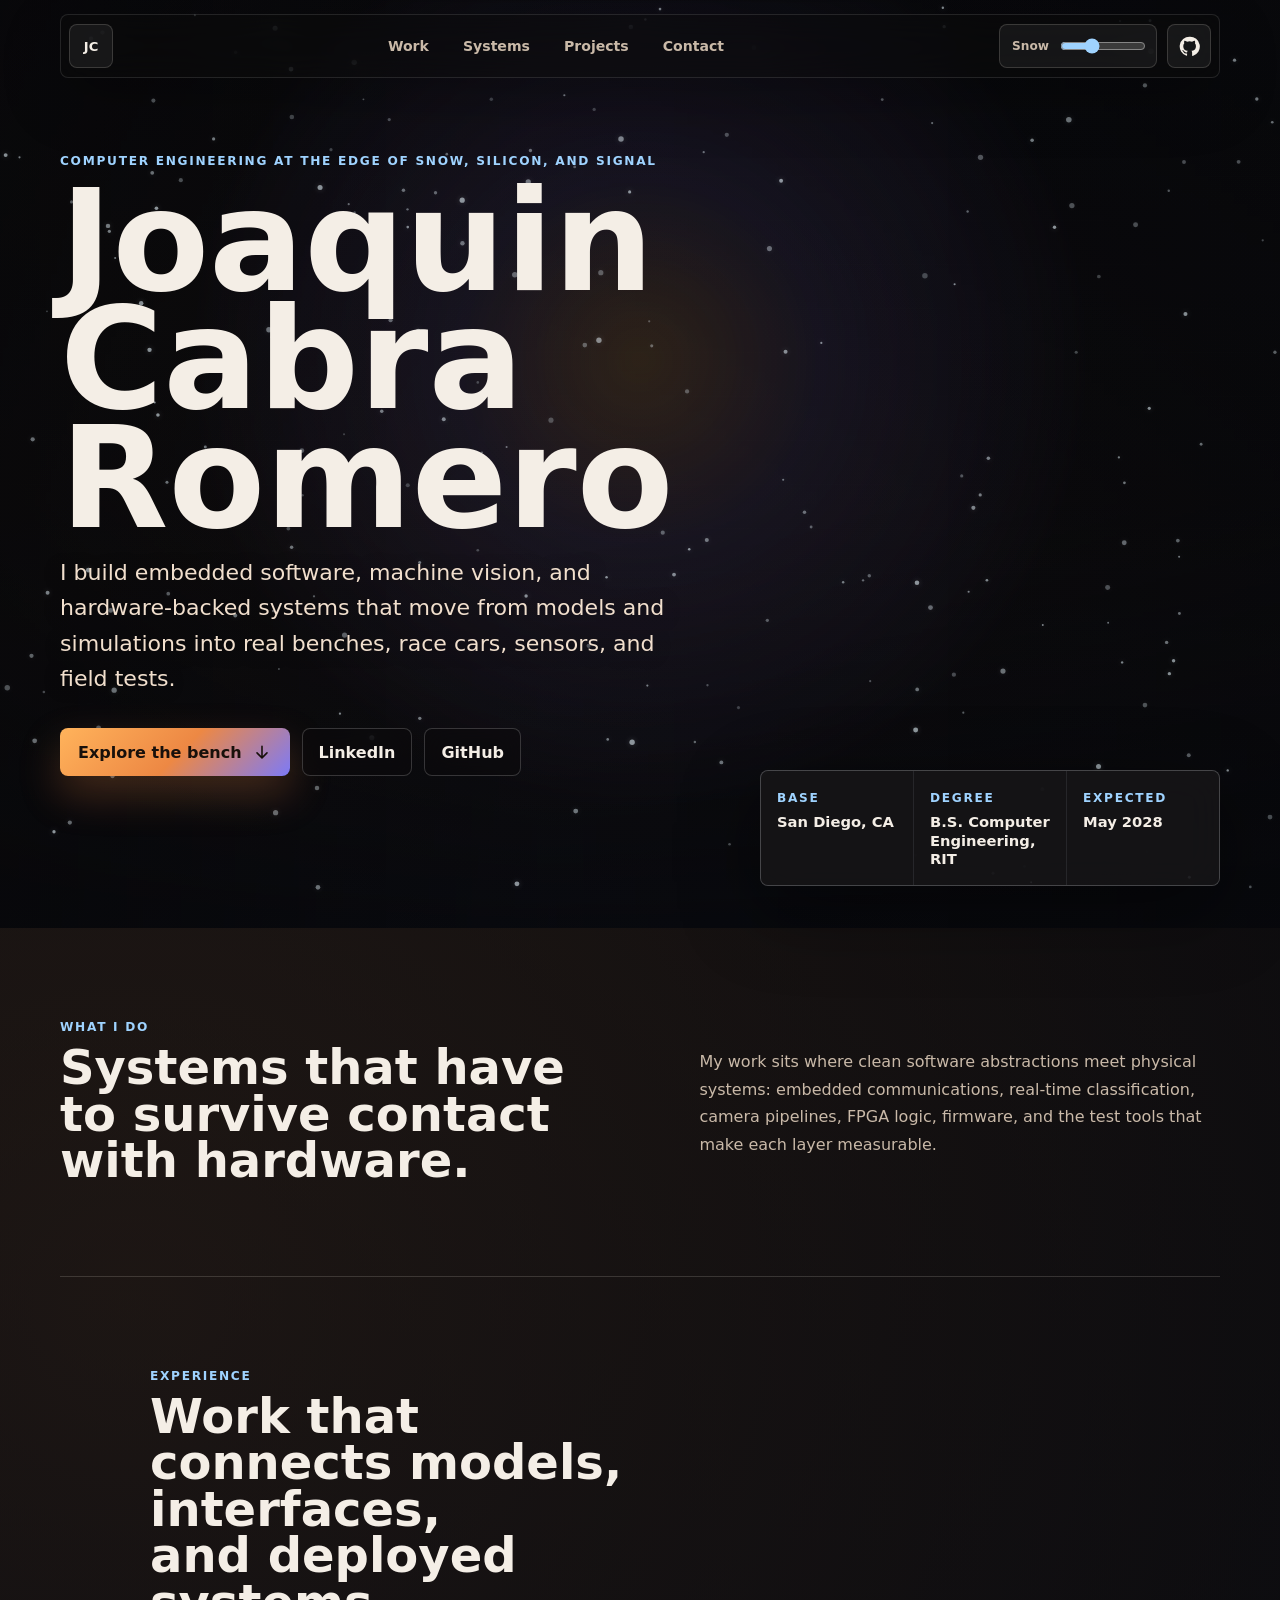
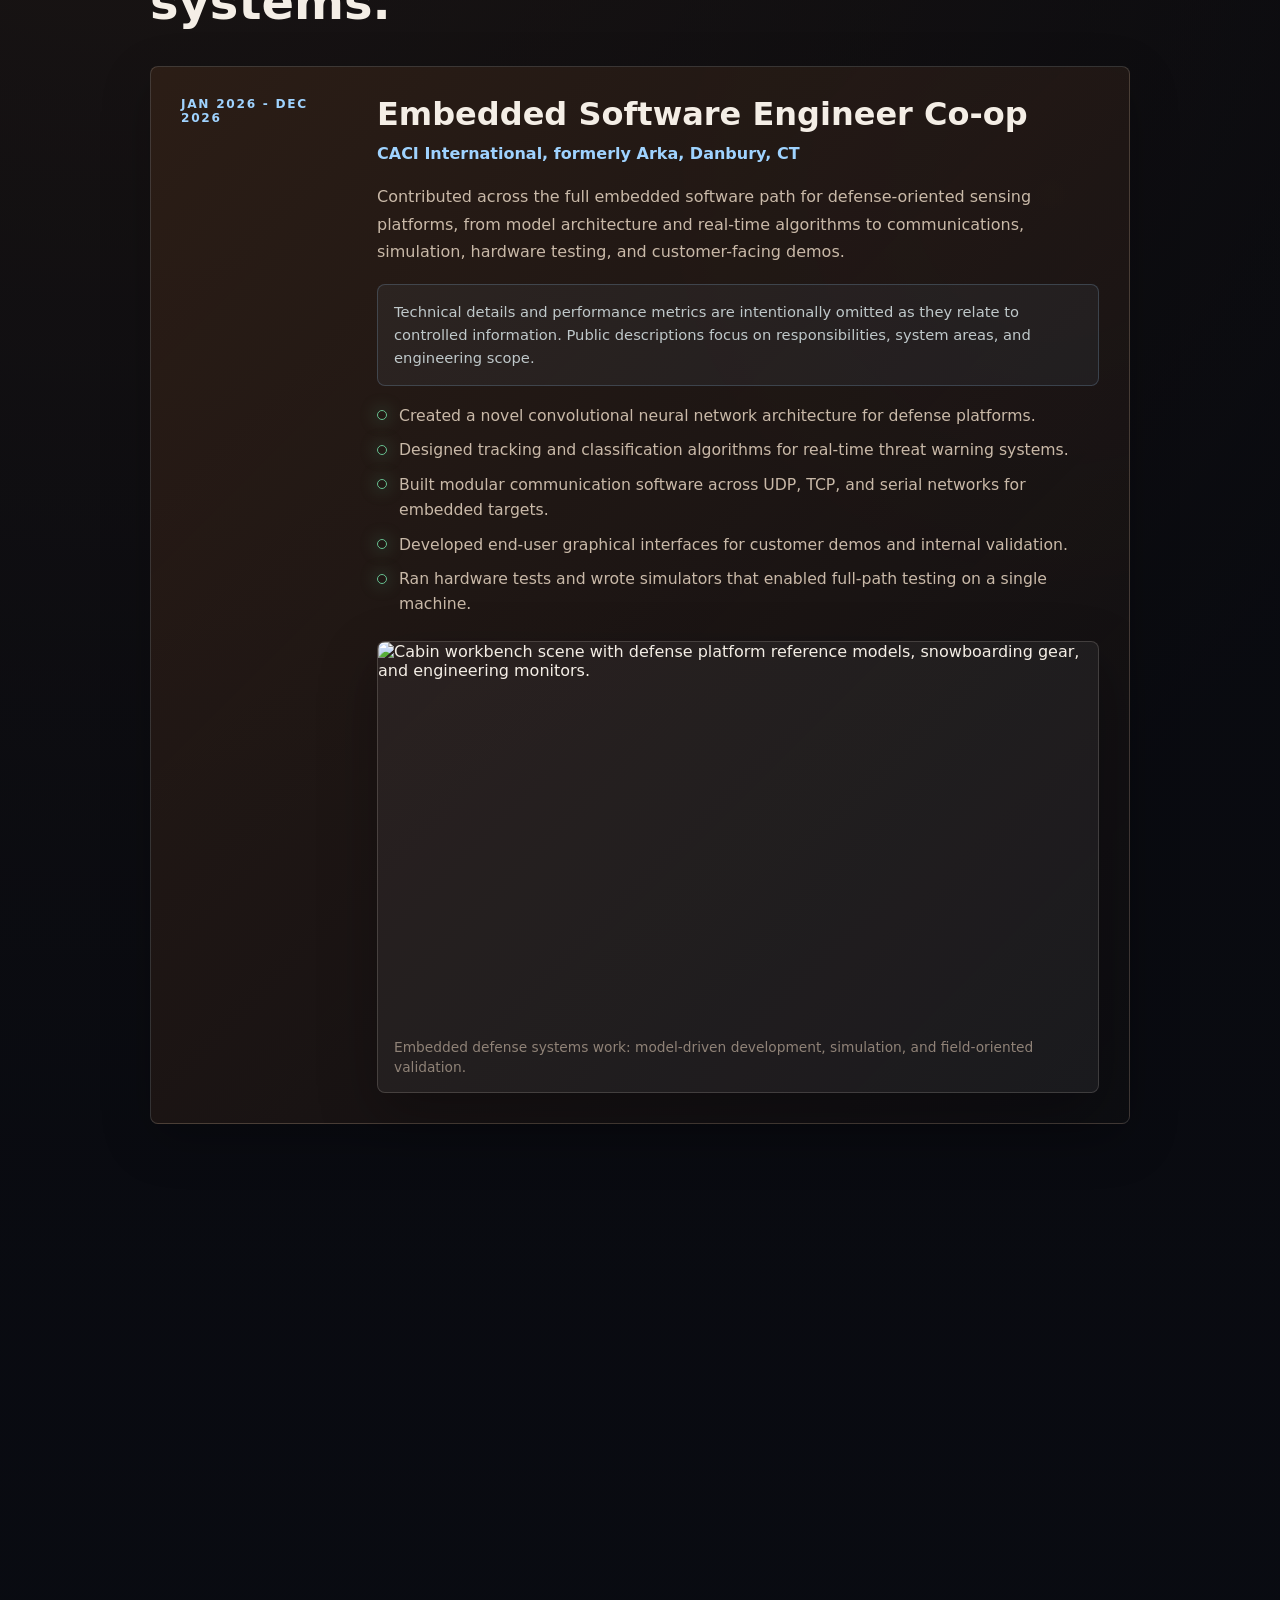
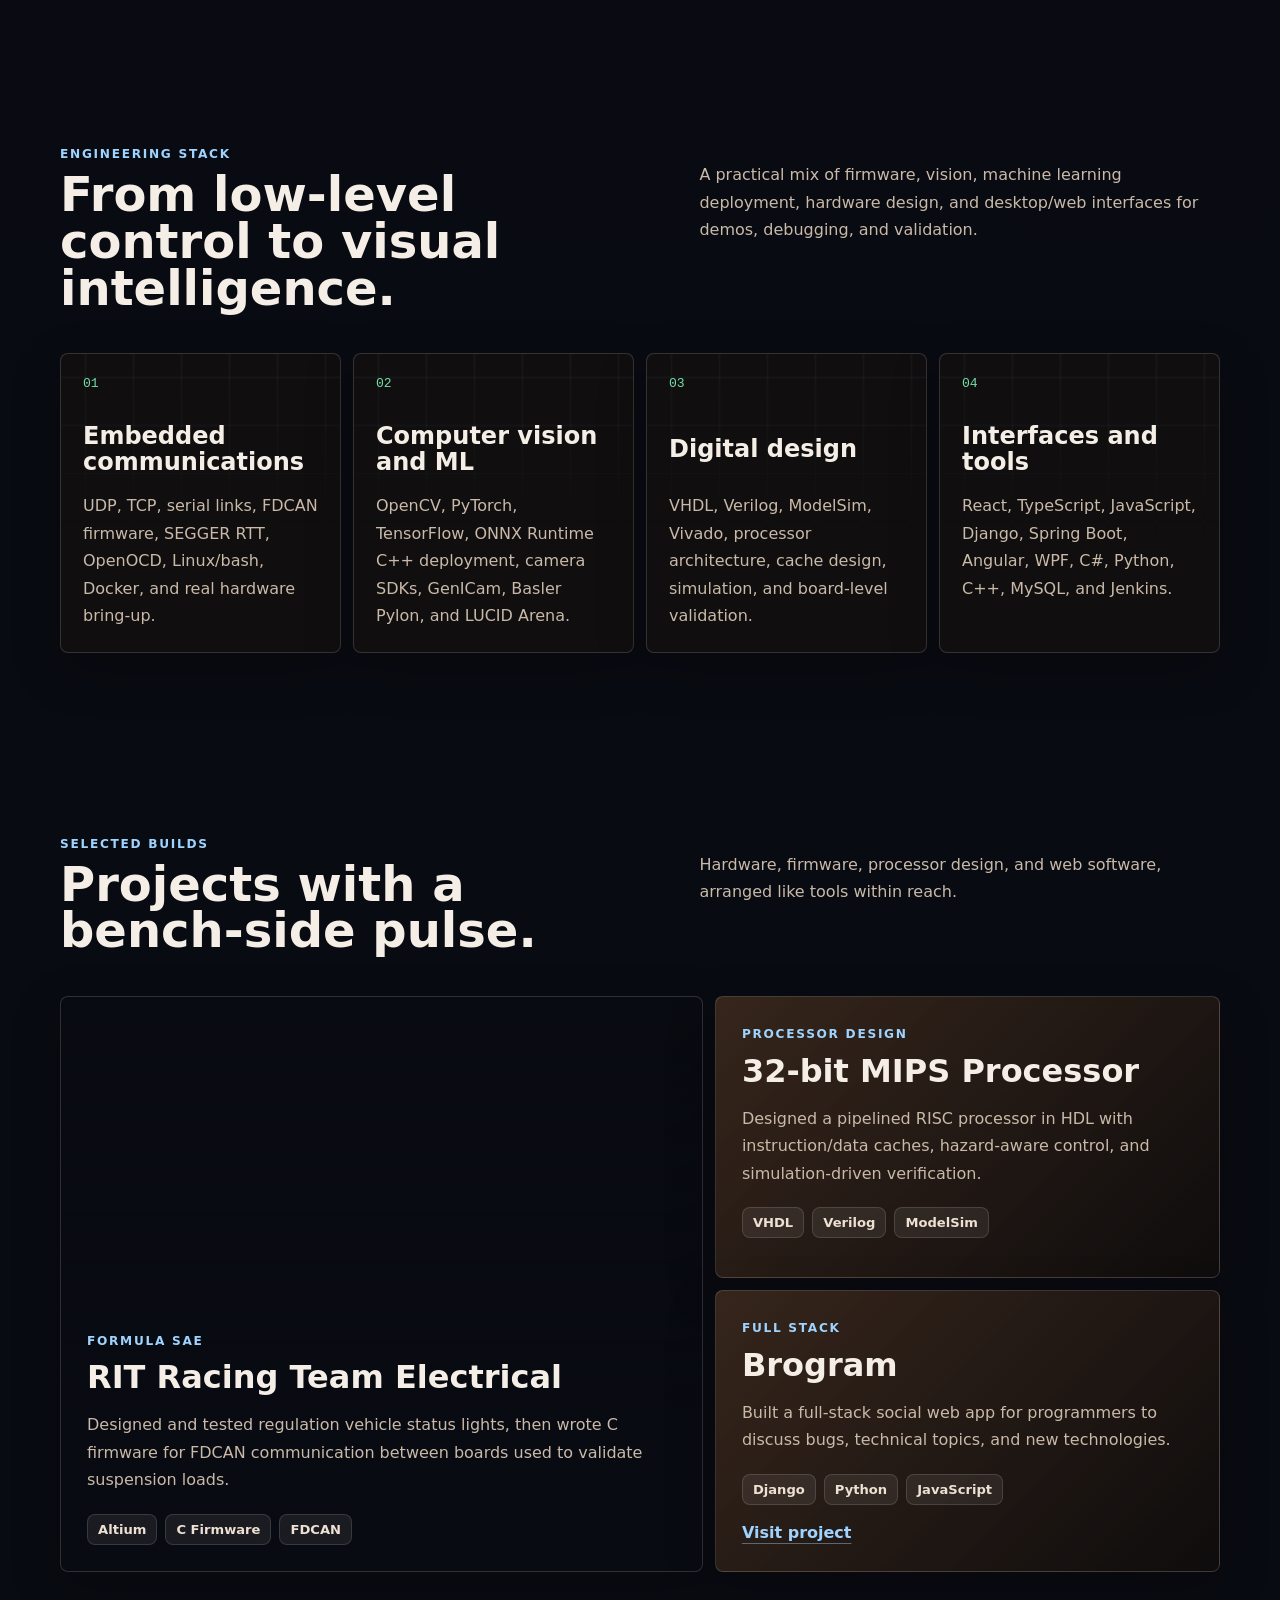
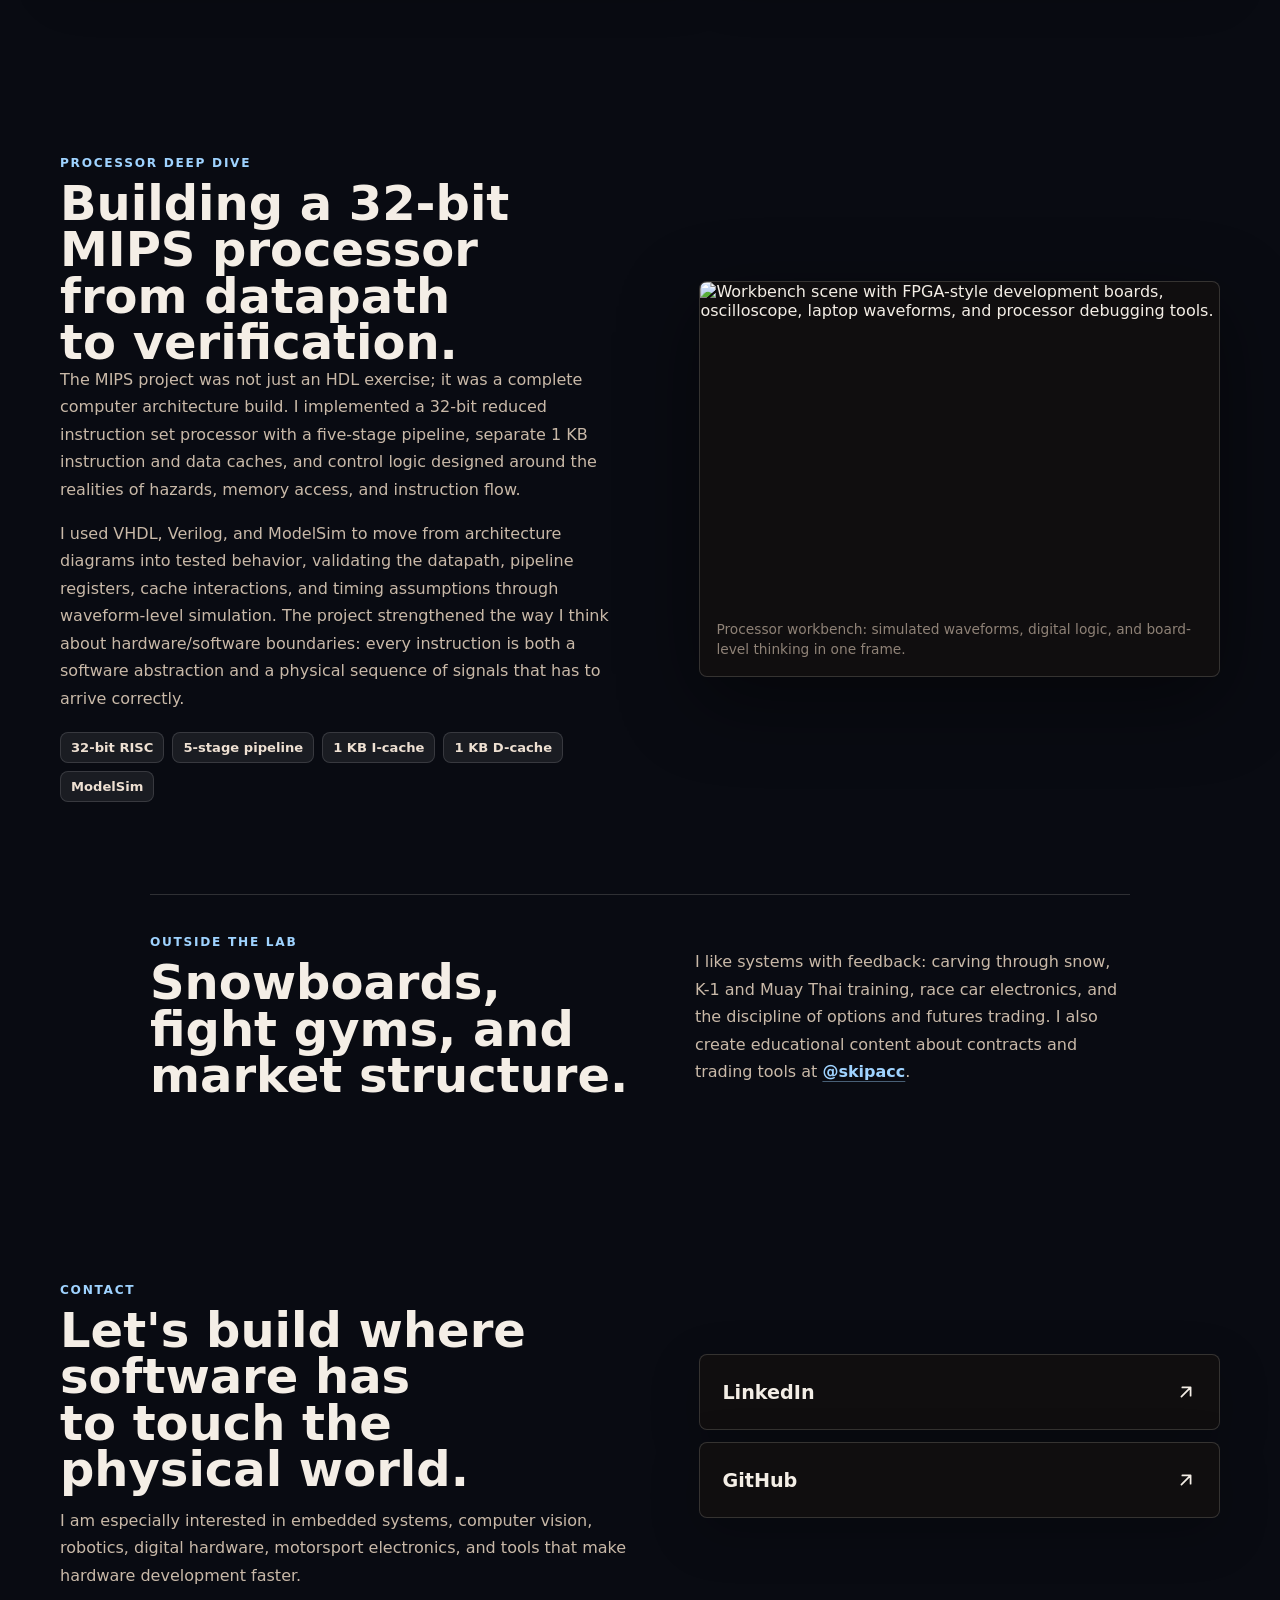
==== deploy/index.html @ bc0326e3 "mobile view adjustment" ====
<!doctype html>
<html lang="en">
  <head>
    <meta charset="utf-8">
    <meta name="viewport" content="width=device-width, initial-scale=1">
    <meta
      name="description"
      content="Personal website for Joaquin Cabra Romero, a computer engineering student building embedded software, computer vision systems, digital hardware, robotics, and racing electronics."
    >
    <title>Joaquin Cabra Romero | Embedded Systems, Vision, and Hardware</title>
    <link rel="preload" href="vision/a53f6762-0327-4675-a7c8-bcf79946cfe9.png" as="image">
    <link rel="stylesheet" href="styles.css">
  </head>
  <body>
    <div class="cursor-glow" data-cursor-glow aria-hidden="true"></div>
    <canvas class="snow-canvas" data-snow aria-hidden="true"></canvas>
    <div class="site-shell">
      <header class="topbar" data-topbar>
        <a class="brand-mark" href="#home" aria-label="Joaquin Cabra Romero home">
          <span>JC</span>
        </a>
        <nav class="primary-nav" aria-label="Primary navigation">
          <a href="#work">Work</a>
          <a href="#systems">Systems</a>
          <a href="#projects">Projects</a>
          <a href="#contact">Contact</a>
        </nav>
        <div class="topbar-actions">
          <label class="snow-control">
            <span>Snow</span>
            <input data-snow-volume type="range" min="0" max="100" value="34" aria-label="Snowfall volume">
          </label>
          <a class="icon-link" href="https://github.com/gitjc05" aria-label="GitHub profile">
            <svg viewBox="0 0 24 24" aria-hidden="true">
              <path d="M12 .8a11.2 11.2 0 0 0-3.54 21.83c.56.1.77-.24.77-.54v-2.1c-3.13.68-3.8-1.34-3.8-1.34-.5-1.3-1.25-1.64-1.25-1.64-1.03-.7.08-.68.08-.68 1.14.08 1.74 1.18 1.74 1.18 1.01 1.73 2.65 1.23 3.3.94.1-.73.4-1.23.72-1.51-2.5-.29-5.13-1.25-5.13-5.57 0-1.23.44-2.23 1.17-3.02-.12-.29-.51-1.43.11-2.98 0 0 .96-.3 3.12 1.15a10.8 10.8 0 0 1 5.68 0c2.16-1.46 3.11-1.15 3.11-1.15.63 1.55.24 2.69.12 2.98.73.8 1.17 1.8 1.17 3.02 0 4.33-2.63 5.28-5.14 5.56.41.36.77 1.05.77 2.12v3.14c0 .3.2.65.78.54A11.2 11.2 0 0 0 12 .8Z"/>
            </svg>
          </a>
        </div>
      </header>

      <main>
        <section class="hero" id="home" aria-label="Intro">
          <picture class="hero-art">
            <source srcset="vision/a53f6762-0327-4675-a7c8-bcf79946cfe9.png" media="(min-width: 680px)">
            <img src="vision/39f0cbc4-80c6-4e73-869c-efc8e5996ac1.png" alt="Warm engineering cabin with snowboarding gear, electronics workbench, computer vision modules, and FPGA boards.">
          </picture>
          <div class="hero-shade" aria-hidden="true"></div>

          <div class="hero-content">
            <p class="eyebrow">Computer engineering at the edge of snow, silicon, and signal</p>
            <h1>Joaquin Cabra Romero</h1>
            <p class="hero-copy">
              I build embedded software, machine vision, and hardware-backed systems that move from
              models and simulations into real benches, race cars, sensors, and field tests.
            </p>
            <div class="hero-actions" aria-label="Contact links">
              <a class="primary-action" href="#work">
                <span>Explore the bench</span>
                <svg viewBox="0 0 24 24" aria-hidden="true"><path d="M12 5v14m0 0 6-6m-6 6-6-6"/></svg>
              </a>
              <a class="secondary-action" href="https://linkedin.com/in/joaquin-cr221625">LinkedIn</a>
              <a class="secondary-action" href="https://github.com/gitjc05">GitHub</a>
            </div>
          </div>

          <aside class="signal-panel" aria-label="Current signal">
            <div data-snow-catch>
              <span class="panel-label">Base</span>
              <strong>San Diego, CA</strong>
            </div>
            <div data-snow-catch>
              <span class="panel-label">Degree</span>
              <strong>B.S. Computer Engineering, RIT</strong>
            </div>
            <div data-snow-catch>
              <span class="panel-label">Expected</span>
              <strong>May 2028</strong>
            </div>
          </aside>
        </section>

        <section class="section intro-band" id="work">
          <div class="section-kicker">What I do</div>
          <div class="intro-grid">
            <h2>Systems that have to survive contact with hardware.</h2>
            <p>
              My work sits where clean software abstractions meet physical systems: embedded
              communications, real-time classification, camera pipelines, FPGA logic, firmware,
              and the test tools that make each layer measurable.
            </p>
          </div>
        </section>

        <section class="section experience-section">
          <div class="section-heading">
            <div>
              <div class="section-kicker">Experience</div>
              <h2>Work that connects models, interfaces, and deployed systems.</h2>
            </div>
          </div>

          <div class="timeline">
            <article class="timeline-item major-role" data-snow-catch>
              <span class="timeline-date">Jan 2026 - Dec 2026</span>
              <div>
                <h3>Embedded Software Engineer Co-op</h3>
                <p class="org">CACI International, formerly Arka, Danbury, CT</p>
                <p>
                  Contributed across the full embedded software path for defense-oriented sensing
                  platforms, from model architecture and real-time algorithms to communications,
                  simulation, hardware testing, and customer-facing demos.
                </p>
                <aside class="scope-note">
                  Technical details and performance metrics are intentionally omitted
                  as they relate to controlled information. Public descriptions focus on
                  responsibilities, system areas, and engineering scope.
                </aside>
                <ul class="detail-list">
                  <li>Created a novel convolutional neural network architecture for defense platforms.</li>
                  <li>Designed tracking and classification algorithms for real-time threat warning systems.</li>
                  <li>Built modular communication software across UDP, TCP, and serial networks for embedded targets.</li>
                  <li>Developed end-user graphical interfaces for customer demos and internal validation.</li>
                  <li>Ran hardware tests and wrote simulators that enabled full-path testing on a single machine.</li>
                </ul>
                <figure class="role-visual">
                  <img src="vision/refw.png" alt="Cabin workbench scene with defense platform reference models, snowboarding gear, and engineering monitors.">
                  <figcaption>Embedded defense systems work: model-driven development, simulation, and field-oriented validation.</figcaption>
                </figure>
              </div>
            </article>
            <article class="timeline-item">
              <span class="timeline-date">Jan 2024 - Present</span>
              <div>
                <h3>Collegiate Tutor</h3>
                <p class="org">Rochester Institute of Technology</p>
                <p>
                  Tutor computer science, math, and circuits for underrepresented and low-income
                  students, helping students maintain a 100% passing rate and an average 1.5 letter grade improvement.
                </p>
              </div>
            </article>
            <article class="timeline-item">
              <span class="timeline-date">Jan 2024 - May 2024</span>
              <div>
                <h3>Machine Learning Engineer Contractor</h3>
                <p class="org">Data Annotation Tech, Remote</p>
                <p>
                  Evaluated annotator assessments of software engineering LLMs and helped improve
                  the Achilles model on code generation, documentation, visualization, and analysis tasks.
                </p>
              </div>
            </article>
          </div>
        </section>

        <section class="section split-section" id="systems">
          <div class="section-heading">
            <div>
              <div class="section-kicker">Engineering stack</div>
              <h2>From low-level control to visual intelligence.</h2>
            </div>
            <p>
              A practical mix of firmware, vision, machine learning deployment, hardware design,
              and desktop/web interfaces for demos, debugging, and validation.
            </p>
          </div>

          <div class="system-board">
            <article class="system-card">
              <div class="card-topline">
                <span>01</span>
                <strong>Embedded communications</strong>
              </div>
              <p>UDP, TCP, serial links, FDCAN firmware, SEGGER RTT, OpenOCD, Linux/bash, Docker, and real hardware bring-up.</p>
            </article>
            <article class="system-card">
              <div class="card-topline">
                <span>02</span>
                <strong>Computer vision and ML</strong>
              </div>
              <p>OpenCV, PyTorch, TensorFlow, ONNX Runtime C++ deployment, camera SDKs, GenICam, Basler Pylon, and LUCID Arena.</p>
            </article>
            <article class="system-card">
              <div class="card-topline">
                <span>03</span>
                <strong>Digital design</strong>
              </div>
              <p>VHDL, Verilog, ModelSim, Vivado, processor architecture, cache design, simulation, and board-level validation.</p>
            </article>
            <article class="system-card">
              <div class="card-topline">
                <span>04</span>
                <strong>Interfaces and tools</strong>
              </div>
              <p>React, TypeScript, JavaScript, Django, Spring Boot, Angular, WPF, C#, Python, C++, MySQL, and Jenkins.</p>
            </article>
          </div>
        </section>

        <section class="section projects-section" id="projects">
          <div class="section-heading">
            <div>
              <div class="section-kicker">Selected builds</div>
              <h2>Projects with a bench-side pulse.</h2>
            </div>
            <p>Hardware, firmware, processor design, and web software, arranged like tools within reach.</p>
          </div>

          <div class="project-grid">
            <article class="project-card featured-project" data-snow-catch>
              <span class="project-type">Formula SAE</span>
              <h3>RIT Racing Team Electrical</h3>
              <p>
                Designed and tested regulation vehicle status lights, then wrote C firmware for
                FDCAN communication between boards used to validate suspension loads.
              </p>
              <div class="tag-row">
                <span>Altium</span>
                <span>C Firmware</span>
                <span>FDCAN</span>
              </div>
            </article>
            <article class="project-card">
              <span class="project-type">Processor design</span>
              <h3>32-bit MIPS Processor</h3>
              <p>
                Designed a pipelined RISC processor in HDL with instruction/data caches, hazard-aware
                control, and simulation-driven verification.
              </p>
              <div class="tag-row">
                <span>VHDL</span>
                <span>Verilog</span>
                <span>ModelSim</span>
              </div>
            </article>
            <article class="project-card">
              <span class="project-type">Full stack</span>
              <h3>Brogram</h3>
              <p>
                Built a full-stack social web app for programmers to discuss bugs, technical topics,
                and new technologies.
              </p>
              <div class="tag-row">
                <span>Django</span>
                <span>Python</span>
                <span>JavaScript</span>
              </div>
              <a class="inline-link" href="https://jc05.pythonanywhere.com">Visit project</a>
            </article>
          </div>
        </section>

        <section class="section processor-section" aria-label="32-bit MIPS processor">
          <div class="processor-copy">
            <div class="section-kicker">Processor deep dive</div>
            <h2>Building a 32-bit MIPS processor from datapath to verification.</h2>
            <p>
              The MIPS project was not just an HDL exercise; it was a complete computer architecture
              build. I implemented a 32-bit reduced instruction set processor with a five-stage
              pipeline, separate 1 KB instruction and data caches, and control logic designed around
              the realities of hazards, memory access, and instruction flow.
            </p>
            <p>
              I used VHDL, Verilog, and ModelSim to move from architecture diagrams into tested
              behavior, validating the datapath, pipeline registers, cache interactions, and timing
              assumptions through waveform-level simulation. The project strengthened the way I think
              about hardware/software boundaries: every instruction is both a software abstraction and
              a physical sequence of signals that has to arrive correctly.
            </p>
            <div class="tag-row">
              <span>32-bit RISC</span>
              <span>5-stage pipeline</span>
              <span>1 KB I-cache</span>
              <span>1 KB D-cache</span>
              <span>ModelSim</span>
            </div>
          </div>
          <figure class="scene-card" data-snow-catch>
            <img src="vision/risc32.png" alt="Workbench scene with FPGA-style development boards, oscilloscope, laptop waveforms, and processor debugging tools.">
            <figcaption>Processor workbench: simulated waveforms, digital logic, and board-level thinking in one frame.</figcaption>
          </figure>
        </section>

        <section class="section life-strip" aria-label="Outside the lab">
          <div>
            <div class="section-kicker">Outside the lab</div>
            <h2>Snowboards, fight gyms, and market structure.</h2>
          </div>
          <p>
            I like systems with feedback: carving through snow, K-1 and Muay Thai training,
            race car electronics, and the discipline of options and futures trading. I also create
            educational content about contracts and trading tools at
            <a class="text-link" href="https://youtube.com/@skipacc">@skipacc</a>.
          </p>
        </section>

        <section class="section contact-section" id="contact">
          <div>
            <div class="section-kicker">Contact</div>
            <h2>Let's build where software has to touch the physical world.</h2>
            <p>
              I am especially interested in embedded systems, computer vision, robotics,
              digital hardware, motorsport electronics, and tools that make hardware development faster.
            </p>
          </div>
          <div class="contact-links">
            <a href="https://linkedin.com/in/joaquin-cr221625">
              <span>LinkedIn</span>
              <svg viewBox="0 0 24 24" aria-hidden="true"><path d="M7 17 17 7m0 0H8m9 0v9"/></svg>
            </a>
            <a href="https://github.com/gitjc05">
              <span>GitHub</span>
              <svg viewBox="0 0 24 24" aria-hidden="true"><path d="M7 17 17 7m0 0H8m9 0v9"/></svg>
            </a>
          </div>
        </section>
      </main>
    </div>

    <script src="script.js"></script>
  </body>
</html>
---- deploy/styles.css ----
:root {
  color-scheme: dark;
  --ink: #f4eee6;
  --muted: #c9b9a8;
  --dim: #8f8277;
  --charcoal: #15110f;
  --night: #090b12;
  --wood: #7b4b2f;
  --copper: #d48643;
  --ember: #ffb35b;
  --ice: #9fd3ff;
  --violet: #8e71ff;
  --circuit: #74dda6;
  --line: rgba(244, 238, 230, 0.16);
  --panel: rgba(20, 17, 15, 0.74);
  --panel-strong: rgba(26, 22, 20, 0.92);
  --shadow: 0 24px 80px rgba(0, 0, 0, 0.45);
  --max: 1160px;
  font-family:
    Inter, ui-sans-serif, system-ui, -apple-system, BlinkMacSystemFont, "Segoe UI",
    sans-serif;
}

* {
  box-sizing: border-box;
}

html {
  scroll-behavior: smooth;
}

body {
  margin: 0;
  min-width: 320px;
  background:
    linear-gradient(180deg, rgba(9, 11, 18, 0.2), var(--night) 55%),
    radial-gradient(circle at 10% 20%, rgba(212, 134, 67, 0.18), transparent 28%),
    #0b0a0b;
  color: var(--ink);
}

body::before {
  position: fixed;
  inset: 0;
  pointer-events: none;
  content: "";
  opacity: 0.34;
  background-image:
    linear-gradient(rgba(255, 255, 255, 0.026) 1px, transparent 1px),
    linear-gradient(90deg, rgba(255, 255, 255, 0.018) 1px, transparent 1px);
  background-size: 44px 44px;
  mask-image: linear-gradient(to bottom, transparent, black 24%, black 80%, transparent);
}

.cursor-glow {
  position: fixed;
  z-index: 8;
  inset: 0;
  pointer-events: none;
  background:
    radial-gradient(
      circle at var(--cursor-x, 50vw) var(--cursor-y, 40vh),
      rgba(255, 179, 91, 0.18),
      rgba(142, 113, 255, 0.1) 22%,
      transparent 54%
    );
  filter: blur(2px);
  mix-blend-mode: screen;
  opacity: 0.75;
  transition: opacity 180ms ease;
}

.snow-canvas {
  position: fixed;
  z-index: 9;
  inset: 0;
  width: 100%;
  height: 100%;
  pointer-events: none;
  opacity: 0.86;
  mix-blend-mode: screen;
}

a {
  color: inherit;
  text-decoration: none;
}

img,
svg {
  display: block;
}

svg {
  fill: none;
  stroke: currentColor;
  stroke-linecap: round;
  stroke-linejoin: round;
  stroke-width: 1.9;
}

.site-shell {
  overflow: hidden;
}

.topbar {
  position: fixed;
  z-index: 50;
  top: 0;
  left: 50%;
  display: grid;
  grid-template-columns: auto 1fr auto;
  align-items: center;
  width: min(calc(100% - 32px), var(--max));
  min-height: 64px;
  margin-top: 14px;
  padding: 8px;
  border: 1px solid rgba(255, 255, 255, 0.11);
  border-radius: 8px;
  background: rgba(13, 11, 12, 0.46);
  box-shadow: 0 20px 60px rgba(0, 0, 0, 0.24);
  backdrop-filter: blur(18px);
  transform: translateX(-50%);
  transition: background 180ms ease, border-color 180ms ease;
}

.topbar.is-scrolled {
  border-color: rgba(244, 238, 230, 0.18);
  background: rgba(13, 11, 12, 0.78);
}

.brand-mark,
.icon-link {
  display: grid;
  place-items: center;
  width: 44px;
  height: 44px;
  border: 1px solid var(--line);
  border-radius: 8px;
  background: rgba(255, 255, 255, 0.06);
}

.brand-mark span {
  font-size: 0.82rem;
  font-weight: 800;
  letter-spacing: 0;
}

.icon-link svg {
  width: 21px;
  height: 21px;
  fill: currentColor;
  stroke: none;
}

.topbar-actions {
  display: flex;
  align-items: center;
  justify-content: end;
  gap: 10px;
}

.snow-control {
  display: grid;
  grid-template-columns: auto 86px;
  align-items: center;
  gap: 9px;
  min-height: 44px;
  padding: 0 12px;
  border: 1px solid var(--line);
  border-radius: 8px;
  background: rgba(255, 255, 255, 0.055);
  color: var(--muted);
  font-size: 0.76rem;
  font-weight: 800;
}

.snow-control input {
  width: 86px;
  accent-color: var(--ice);
  cursor: pointer;
}

.primary-nav {
  display: flex;
  justify-content: center;
  gap: 6px;
}

.primary-nav a {
  padding: 12px 14px;
  border-radius: 8px;
  color: var(--muted);
  font-size: 0.88rem;
  font-weight: 700;
  transition: color 160ms ease, background 160ms ease;
}

.primary-nav a:hover,
.primary-nav a.is-active {
  background: rgba(255, 255, 255, 0.07);
  color: var(--ink);
}

.hero {
  position: relative;
  display: grid;
  min-height: 100svh;
  padding: 142px max(20px, calc((100vw - var(--max)) / 2)) 56px;
}

.hero-art,
.hero-art img,
.hero-shade {
  position: absolute;
  inset: 0;
}

.hero-art {
  z-index: 0;
  overflow: hidden;
}

.hero-art img {
  width: 100%;
  height: 100%;
  object-fit: cover;
  object-position: center;
  transform: scale(1.012);
}

.hero-shade {
  z-index: 1;
  background:
    linear-gradient(90deg, rgba(7, 7, 9, 0.78) 0%, rgba(7, 7, 9, 0.38) 43%, rgba(7, 7, 9, 0.6) 100%),
    linear-gradient(0deg, rgba(9, 11, 18, 0.96) 0%, rgba(9, 11, 18, 0.08) 46%, rgba(9, 11, 18, 0.42) 100%);
}

.hero-content {
  position: relative;
  z-index: 20;
  align-self: center;
  max-width: 720px;
  padding-bottom: min(12vh, 96px);
}

.eyebrow,
.section-kicker,
.panel-label,
.project-type,
.timeline-date {
  color: var(--ice);
  font-size: 0.76rem;
  font-weight: 800;
  letter-spacing: 0.14em;
  text-transform: uppercase;
}

.hero h1 {
  max-width: 760px;
  margin: 14px 0 18px;
  font-size: clamp(3.8rem, 11vw, 9.5rem);
  line-height: 0.84;
  letter-spacing: 0;
  text-wrap: balance;
}

.hero-copy {
  max-width: 620px;
  margin: 0;
  color: #f1dfcd;
  font-size: clamp(1.06rem, 2.3vw, 1.38rem);
  line-height: 1.6;
  text-shadow: 0 2px 18px rgba(0, 0, 0, 0.38);
}

.hero-actions {
  display: flex;
  flex-wrap: wrap;
  gap: 12px;
  margin-top: 32px;
}

.primary-action,
.secondary-action {
  display: inline-flex;
  align-items: center;
  justify-content: center;
  min-height: 48px;
  border-radius: 8px;
  font-weight: 800;
}

.primary-action {
  gap: 10px;
  padding: 0 18px;
  background: linear-gradient(135deg, var(--ember), #ed8844 52%, #7d7af7);
  color: #18100b;
  box-shadow: 0 18px 40px rgba(237, 136, 68, 0.26);
}

.primary-action svg {
  width: 20px;
  height: 20px;
}

.secondary-action {
  padding: 0 16px;
  border: 1px solid rgba(255, 255, 255, 0.18);
  background: rgba(13, 11, 12, 0.52);
  color: var(--ink);
  backdrop-filter: blur(14px);
}

.signal-panel {
  position: absolute;
  z-index: 20;
  right: max(20px, calc((100vw - var(--max)) / 2));
  bottom: 42px;
  display: grid;
  width: min(460px, calc(100% - 40px));
  grid-template-columns: repeat(3, 1fr);
  gap: 1px;
  overflow: hidden;
  border: 1px solid rgba(255, 255, 255, 0.14);
  border-radius: 8px;
  background: rgba(255, 255, 255, 0.12);
  box-shadow: var(--shadow);
  backdrop-filter: blur(18px);
}

.signal-panel div {
  position: relative;
  min-width: 0;
  padding: 16px;
  background: rgba(13, 11, 12, 0.68);
  overflow: hidden;
}

.signal-panel strong {
  display: block;
  margin-top: 7px;
  font-size: 0.92rem;
  line-height: 1.28;
}

.section {
  position: relative;
  width: min(calc(100% - 40px), var(--max));
  margin: 0 auto;
  padding: 92px 0;
}

.section > * {
  position: relative;
  z-index: 20;
}

.intro-band {
  border-bottom: 1px solid var(--line);
}

.intro-grid,
.section-heading,
.processor-section,
.life-strip,
.contact-section {
  display: grid;
  grid-template-columns: minmax(0, 1.05fr) minmax(280px, 0.95fr);
  gap: clamp(28px, 5vw, 72px);
  align-items: start;
}

.intro-grid h2,
.section-heading h2,
.processor-copy h2,
.life-strip h2,
.contact-section h2 {
  margin: 10px 0 0;
  font-size: clamp(2.1rem, 5vw, 3.0rem);
  line-height: 0.97;
  letter-spacing: 0;
  text-wrap: balance;
}

.intro-grid p,
.section-heading p,
.processor-copy p,
.life-strip p,
.contact-section p,
.timeline-item p,
.system-card p,
.project-card p {
  margin: 0;
  color: var(--muted);
  font-size: 1rem;
  line-height: 1.72;
}

.intro-grid p,
.section-heading p,
.contact-section p {
  padding-top: 14px;
}

.system-card,
.project-card,
.timeline-item,
.contact-links a {
  border: 1px solid var(--line);
  border-radius: 8px;
  background: var(--panel);
  box-shadow: 0 16px 50px rgba(0, 0, 0, 0.22);
}

[data-snow-catch] {
  position: relative;
}

.system-board {
  display: grid;
  grid-template-columns: repeat(4, 1fr);
  gap: 12px;
  margin-top: 42px;
}

.system-card {
  position: relative;
  min-height: 290px;
  padding: 22px;
  overflow: hidden;
}

.system-card::before {
  position: absolute;
  inset: 0;
  content: "";
  opacity: 0.4;
  background:
    linear-gradient(90deg, transparent 0 23px, rgba(116, 221, 166, 0.13) 24px 25px, transparent 26px),
    linear-gradient(0deg, transparent 0 23px, rgba(159, 211, 255, 0.12) 24px 25px, transparent 26px);
  background-size: 48px 48px;
  mask-image: linear-gradient(to bottom, black, transparent 72%);
}

.card-topline {
  position: relative;
  display: grid;
  gap: 16px;
  min-height: 116px;
}

.card-topline span {
  color: var(--circuit);
  font-family: ui-monospace, SFMono-Regular, Consolas, "Liberation Mono", monospace;
  font-size: 0.82rem;
}

.card-topline strong {
  font-size: clamp(1.2rem, 2.6vw, 1.5rem);
  line-height: 1.08;
}

.system-card p {
  position: relative;
}

.experience-section {
  width: min(calc(100% - 40px), 980px);
}

.timeline {
  display: grid;
  gap: 14px;
  margin-top: 40px;
}

.timeline-item {
  display: grid;
  grid-template-columns: 170px 1fr;
  gap: 26px;
  padding: 24px;
  background: linear-gradient(135deg, rgba(28, 22, 19, 0.9), rgba(12, 12, 16, 0.84));
}

.timeline-item h3,
.project-card h3 {
  margin: 0;
  font-size: clamp(1.35rem, 3vw, 2rem);
  line-height: 1.1;
}

.timeline-item .org {
  margin: 8px 0 16px;
  color: var(--ice);
  font-weight: 800;
}

.timeline-item p + p {
  margin-top: 12px;
}

.scope-note {
  margin-top: 18px;
  padding: 15px 16px;
  border: 1px solid rgba(159, 211, 255, 0.2);
  border-radius: 8px;
  background: rgba(159, 211, 255, 0.055);
  color: #bfc8ca;
  font-size: 0.92rem;
  line-height: 1.58;
}

.major-role {
  grid-template-columns: 170px 1fr;
  padding: 30px;
  background:
    linear-gradient(135deg, rgba(45, 30, 22, 0.94), rgba(14, 14, 18, 0.9)),
    radial-gradient(circle at 92% 12%, rgba(255, 179, 91, 0.18), transparent 34%);
}

.detail-list {
  display: grid;
  gap: 10px;
  margin: 18px 0 0;
  padding: 0;
  list-style: none;
}

.detail-list li {
  position: relative;
  padding-left: 22px;
  color: var(--muted);
  font-size: 0.98rem;
  line-height: 1.58;
}

.detail-list li::before {
  position: absolute;
  top: 0.72em;
  left: 0;
  width: 8px;
  height: 8px;
  border: 1px solid rgba(116, 221, 166, 0.85);
  border-radius: 50%;
  content: "";
  box-shadow: 0 0 18px rgba(116, 221, 166, 0.38);
  transform: translateY(-50%);
}

.role-visual {
  margin: 24px 0 0;
  overflow: hidden;
  border: 1px solid var(--line);
  border-radius: 8px;
  background: rgba(255, 255, 255, 0.05);
  box-shadow: 0 22px 58px rgba(0, 0, 0, 0.26);
}

.role-visual img {
  width: 100%;
  aspect-ratio: 16 / 8.5;
  object-fit: cover;
  object-position: center;
}

.role-visual figcaption {
  padding: 13px 16px 15px;
  color: var(--dim);
  font-size: 0.86rem;
  line-height: 1.45;
}

.project-grid {
  display: grid;
  grid-template-columns: 1.12fr 0.88fr;
  gap: 12px;
  margin-top: 42px;
}

.project-card {
  min-height: 282px;
  padding: 26px;
  background:
    linear-gradient(135deg, rgba(119, 74, 47, 0.32), rgba(13, 11, 12, 0.86)),
    var(--panel-strong);
}

.featured-project {
  grid-row: span 2;
  display: flex;
  min-height: 576px;
  flex-direction: column;
  justify-content: end;
  background:
    linear-gradient(180deg, transparent, rgba(9, 11, 18, 0.88) 72%),
    url("vision/lights.png") center / cover;
}

.project-card h3 {
  margin-top: 12px;
}

.project-card p {
  margin-top: 16px;
}

.tag-row {
  display: flex;
  flex-wrap: wrap;
  gap: 8px;
  margin-top: 20px;
}

.tag-row span {
  padding: 7px 10px;
  border: 1px solid rgba(255, 255, 255, 0.13);
  border-radius: 8px;
  background: rgba(255, 255, 255, 0.07);
  color: #eee0d2;
  font-size: 0.82rem;
  font-weight: 800;
}

.inline-link {
  display: inline-flex;
  width: fit-content;
  margin-top: 18px;
  color: var(--ice);
  font-weight: 900;
  text-decoration: underline;
  text-decoration-color: rgba(159, 211, 255, 0.42);
  text-underline-offset: 5px;
}

.processor-section {
  align-items: center;
}

.processor-copy p + p {
  margin-top: 16px;
}

.scene-card {
  margin: 0;
  overflow: hidden;
  border: 1px solid var(--line);
  border-radius: 8px;
  background: var(--panel);
  box-shadow: var(--shadow);
}

.scene-card img {
  width: 100%;
  aspect-ratio: 16 / 10;
  object-fit: cover;
}

.scene-card figcaption {
  padding: 14px 16px 16px;
  color: var(--dim);
  font-size: 0.86rem;
  line-height: 1.45;
}

.life-strip {
  align-items: center;
  width: min(calc(100% - 40px), 980px);
  padding-top: 40px;
  border-top: 1px solid var(--line);
}

.life-strip h2 {
  font-size: clamp(1.8rem, 4vw, 3rem);
}

.life-strip p {
  padding-top: 0;
}

.text-link {
  color: var(--ice);
  font-weight: 900;
  text-decoration: underline;
  text-decoration-color: rgba(159, 211, 255, 0.42);
  text-underline-offset: 4px;
}

.contact-section {
  align-items: center;
  padding-bottom: 120px;
}

.contact-links {
  display: grid;
  gap: 12px;
}

.contact-links a {
  display: flex;
  align-items: center;
  justify-content: space-between;
  min-height: 76px;
  padding: 0 22px;
  color: var(--ink);
  font-size: 1.2rem;
  font-weight: 900;
  transition: transform 160ms ease, border-color 160ms ease, background 160ms ease;
}

.contact-links a:hover {
  border-color: rgba(255, 179, 91, 0.42);
  background: rgba(255, 179, 91, 0.08);
  transform: translateY(-2px);
}

.contact-links svg {
  width: 22px;
  height: 22px;
}

.reveal {
  opacity: 0;
  transform: translateY(18px);
  transition: opacity 520ms ease, transform 520ms ease;
}

.reveal.is-visible {
  opacity: 1;
  transform: translateY(0);
}

@media (max-width: 980px) {
  .system-board {
    grid-template-columns: repeat(2, 1fr);
  }

  .system-card {
    min-height: 230px;
  }

  .project-grid,
  .intro-grid,
  .section-heading,
  .processor-section,
  .life-strip,
  .contact-section {
    grid-template-columns: 1fr;
  }

  .featured-project {
    min-height: 460px;
  }
}

@media (max-width: 720px) {
  .topbar {
    grid-template-columns: auto auto;
    width: calc(100% - 24px);
  }

  .topbar-actions {
    justify-self: end;
  }

  .snow-control {
    grid-template-columns: 1fr;
    gap: 2px;
    width: 86px;
    padding: 5px 9px;
  }

  .snow-control input {
    width: 68px;
  }

  .primary-nav {
    order: 3;
    grid-column: 1 / -1;
    justify-content: space-between;
    overflow-x: auto;
    padding-top: 6px;
  }

  .primary-nav a {
    flex: 1;
    min-width: 0;
    padding: 10px 6px;
    font-size: 0.82rem;
    text-align: center;
    white-space: nowrap;
  }

  .icon-link {
    justify-self: end;
  }

  .hero {
    min-height: auto;
    padding-top: 144px;
    padding-bottom: 24px;
  }

  .hero-art img {
    object-position: 42% center;
  }

  .hero-shade {
    background:
      linear-gradient(90deg, rgba(7, 7, 9, 0.78), rgba(7, 7, 9, 0.48)),
      linear-gradient(0deg, rgba(9, 11, 18, 0.98) 0%, rgba(9, 11, 18, 0.14) 58%, rgba(9, 11, 18, 0.6) 100%);
  }

  .hero h1 {
    font-size: clamp(3.25rem, 18vw, 5.5rem);
  }

  .hero-actions {
    display: grid;
  }

  .primary-action,
  .secondary-action {
    width: 100%;
  }

  .signal-panel {
    position: relative;
    right: auto;
    bottom: auto;
    grid-template-columns: 1fr;
    width: 100%;
    margin-top: 34px;
  }

  .section {
    width: min(calc(100% - 28px), var(--max));
    padding: 68px 0;
  }

  .system-board,
  .project-grid {
    grid-template-columns: 1fr;
  }

  .timeline-item {
    grid-template-columns: 1fr;
    gap: 14px;
    padding: 20px;
  }

  .major-role {
    padding: 22px;
  }

  .project-card,
  .system-card {
    padding: 20px;
  }
}

@media (max-width: 430px) {
  .eyebrow,
  .section-kicker,
  .panel-label,
  .project-type,
  .timeline-date {
    font-size: 0.68rem;
  }

  .hero {
    padding-top: 134px;
  }

  .hero h1 {
    font-size: clamp(3rem, 16vw, 4.35rem);
  }
}

@media (hover: none), (pointer: coarse) {
  .cursor-glow {
    opacity: 0;
  }

  .cursor-glow.is-touching {
    opacity: 0.68;
  }
}

@media (prefers-reduced-motion: reduce) {
  *,
  *::before,
  *::after {
    scroll-behavior: auto !important;
    transition-duration: 0.01ms !important;
    animation-duration: 0.01ms !important;
  }

  .reveal {
    opacity: 1;
    transform: none;
  }

  .snow-canvas {
    opacity: 0.42;
  }
}
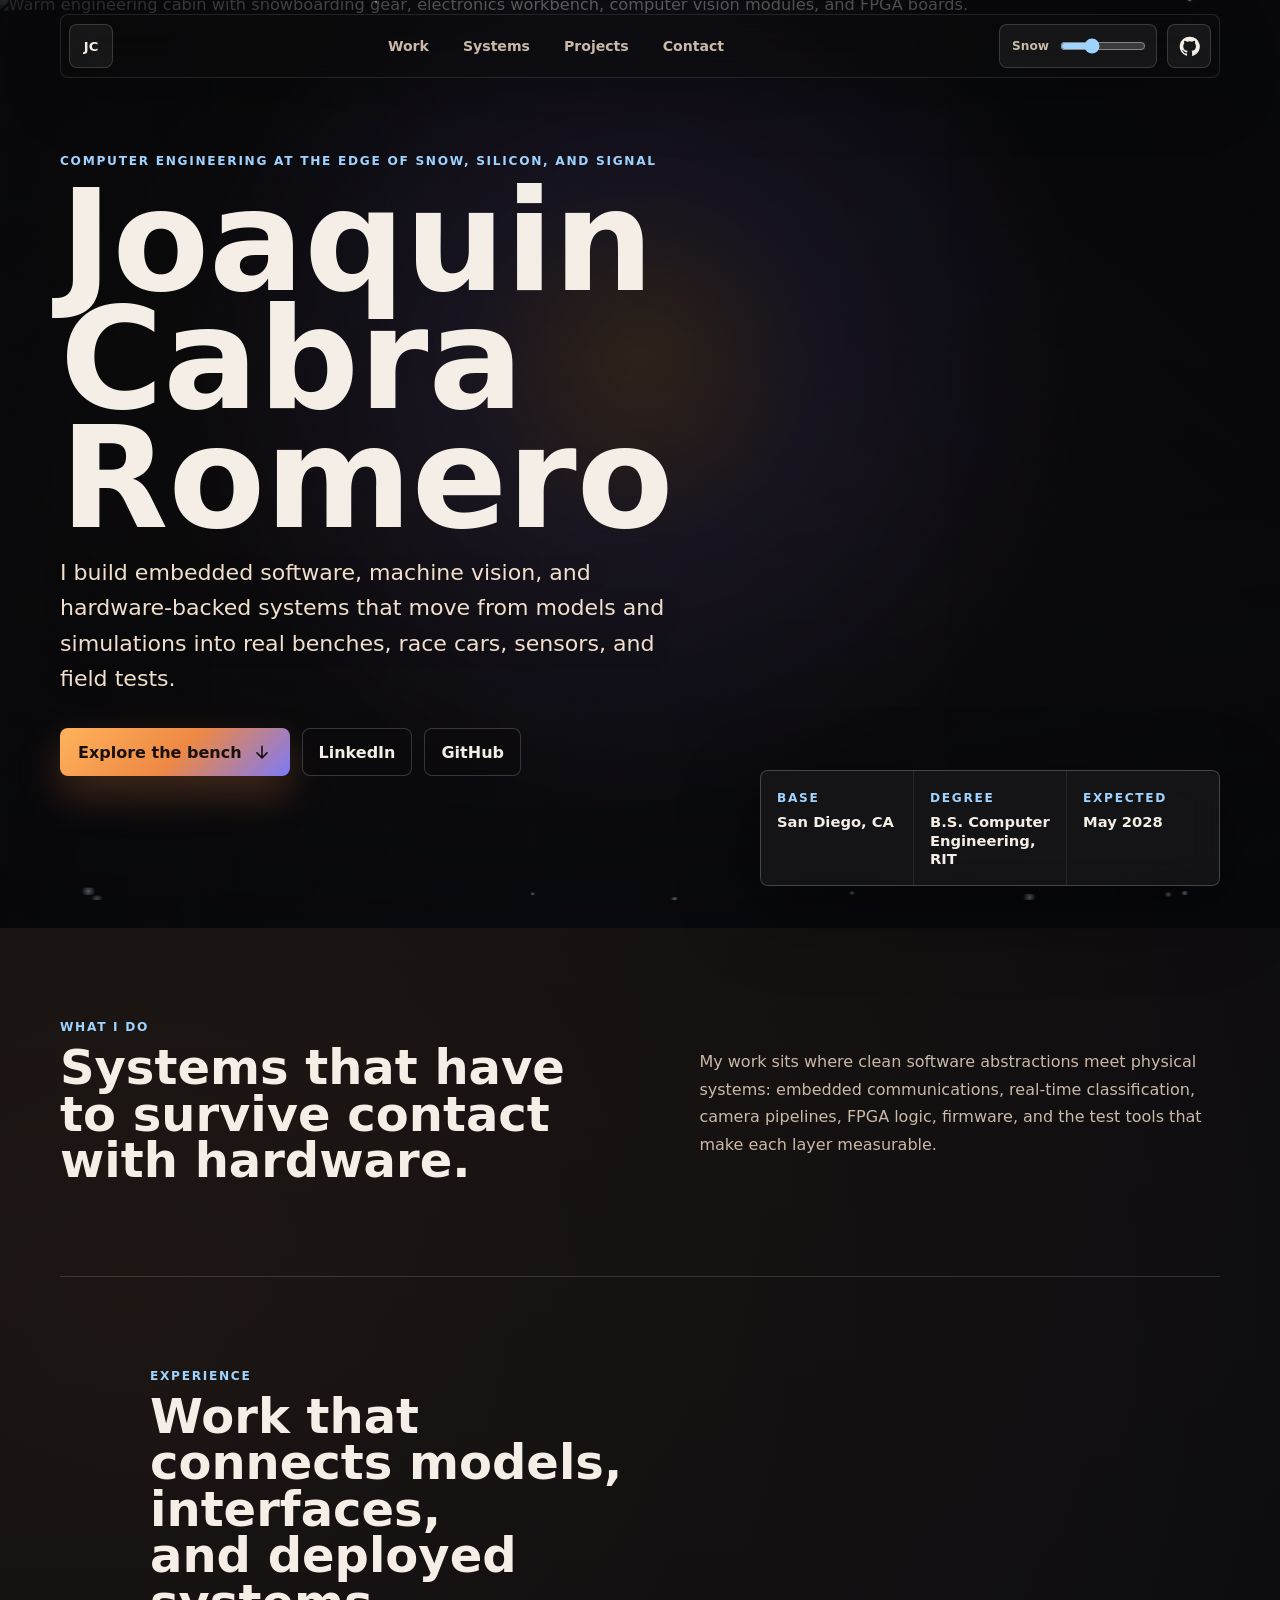
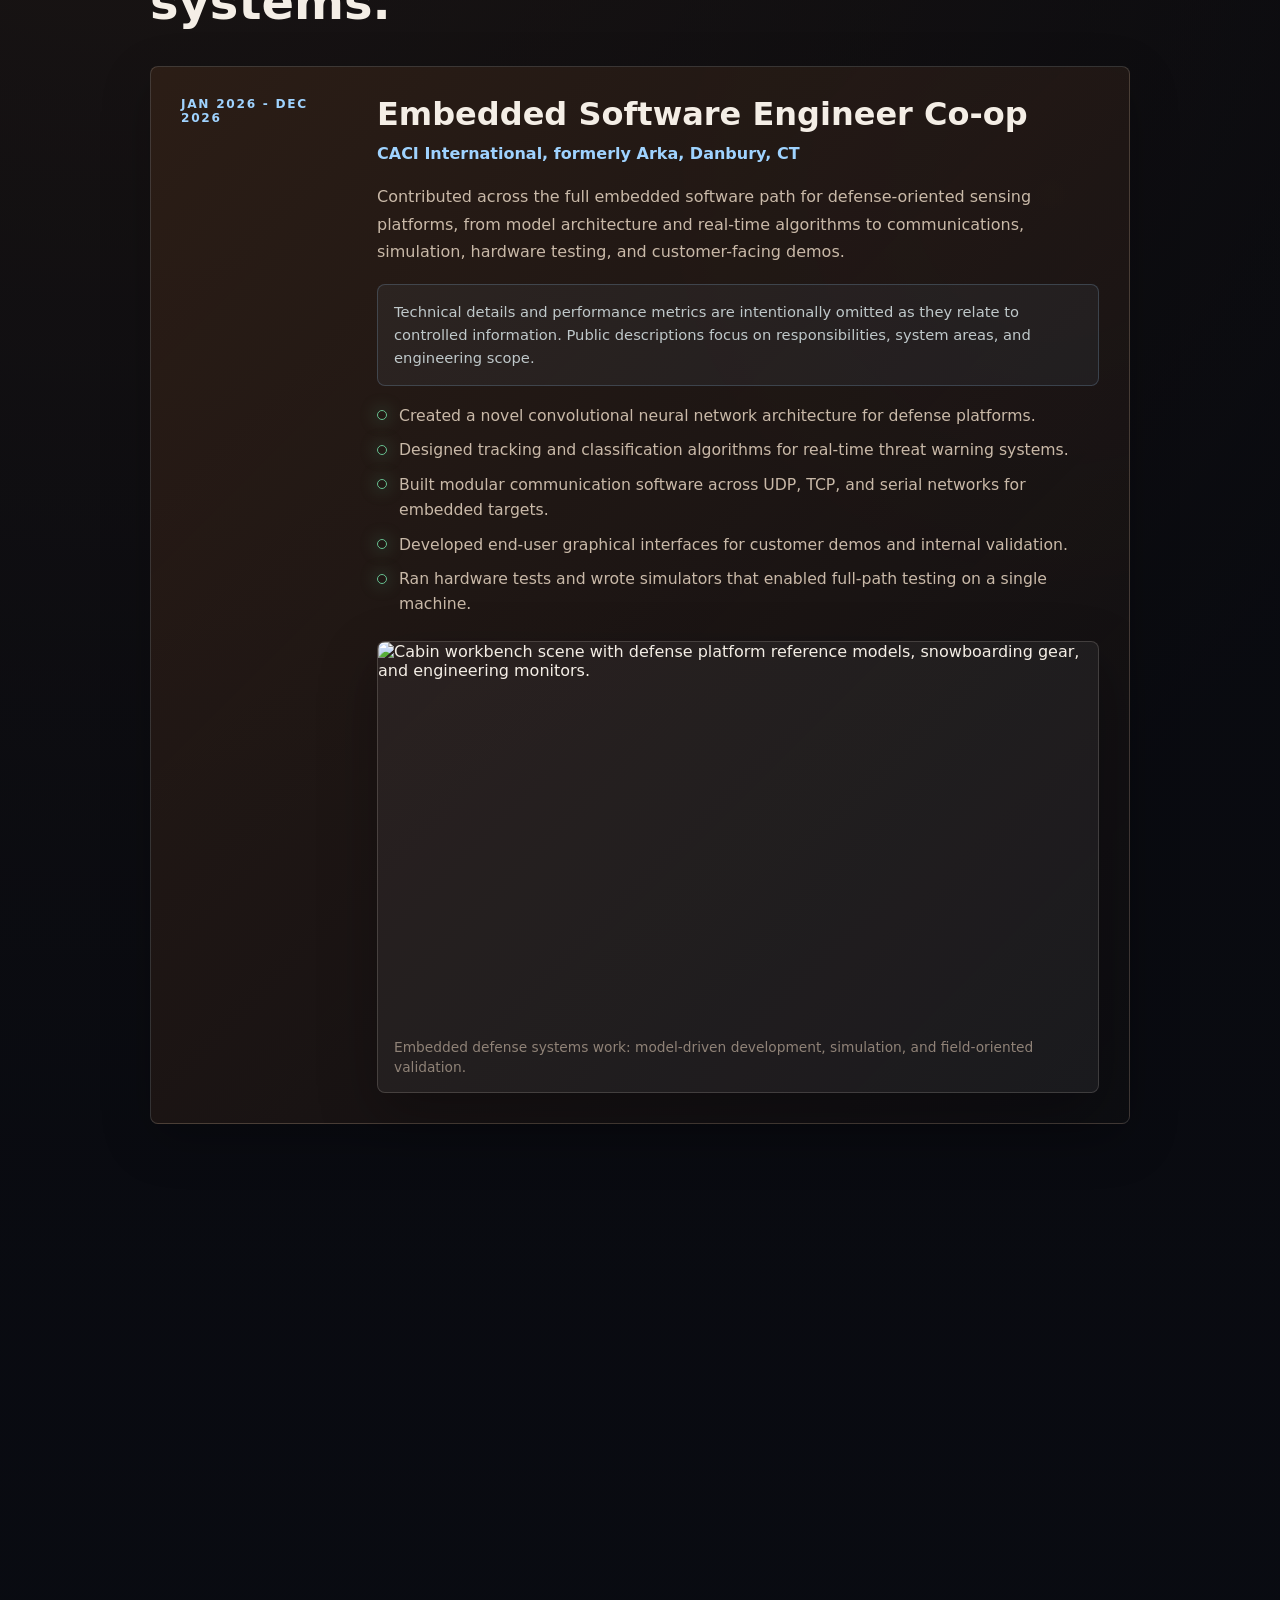
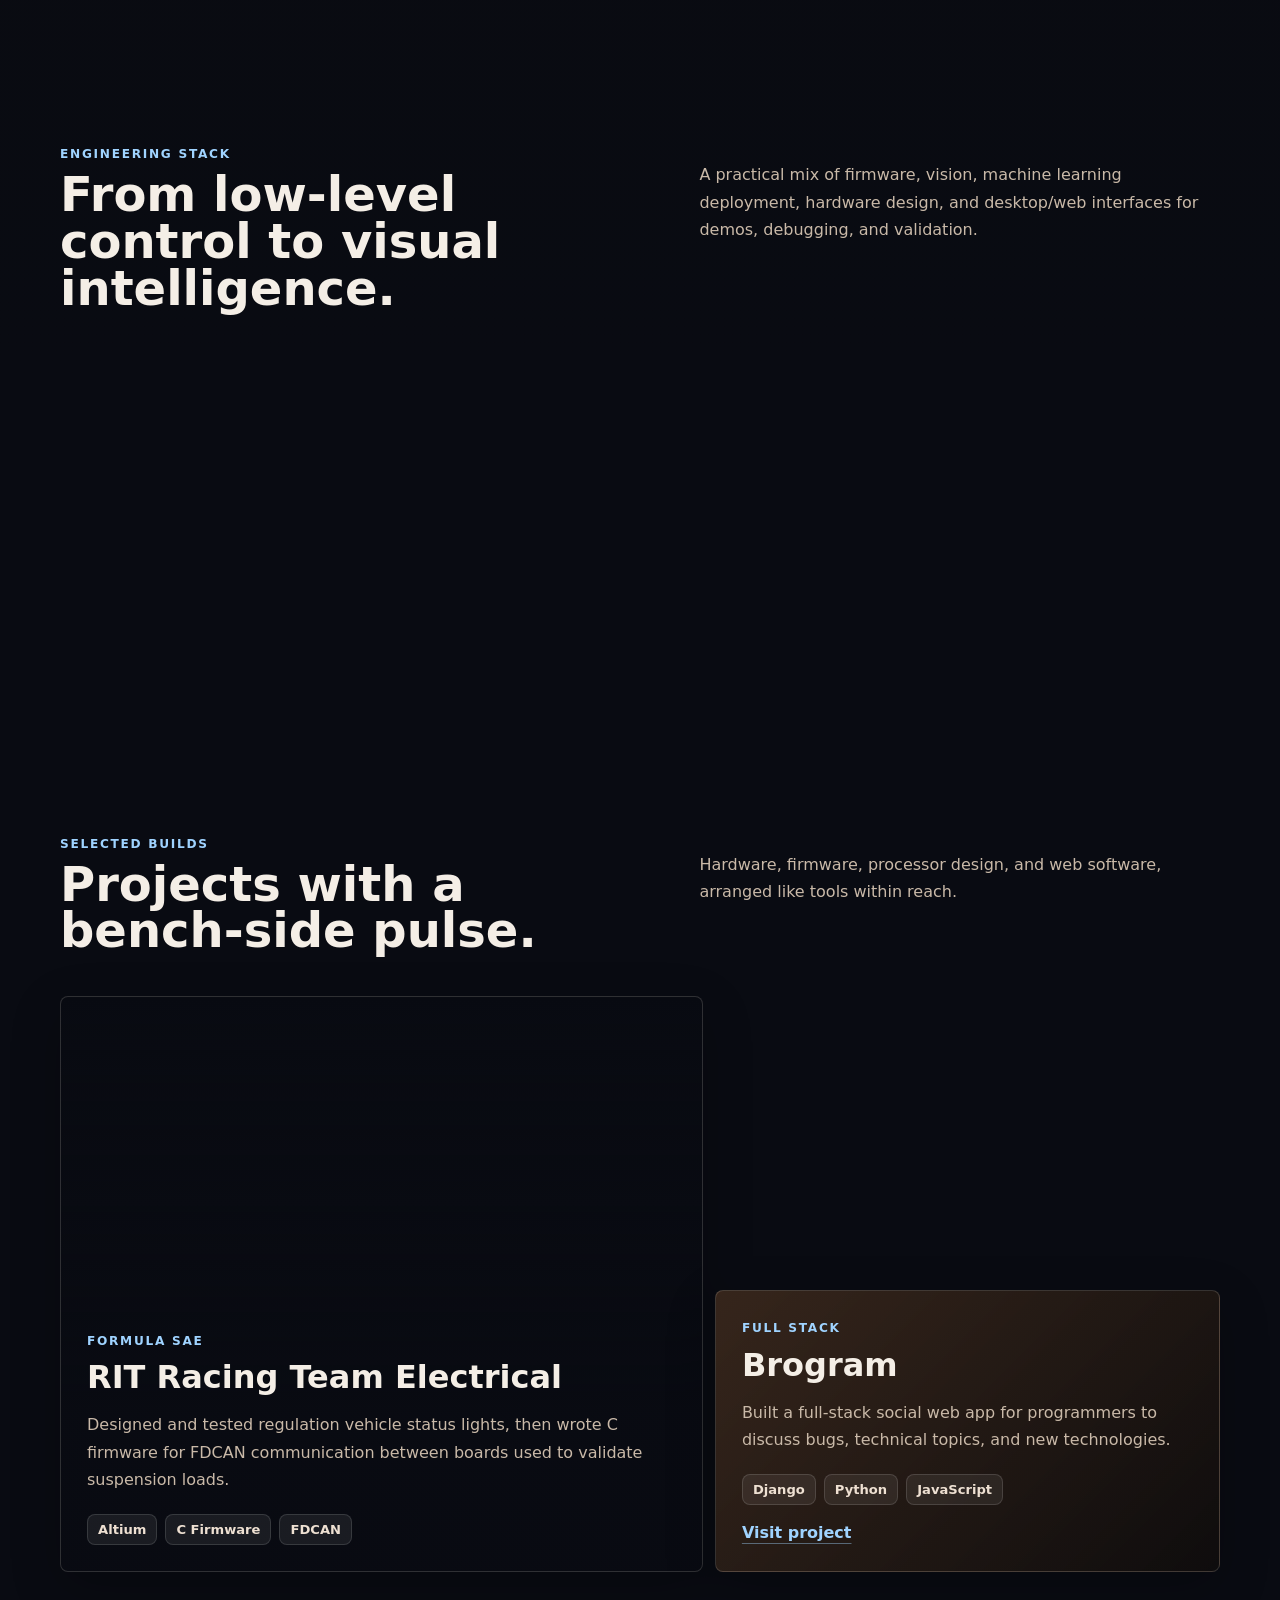
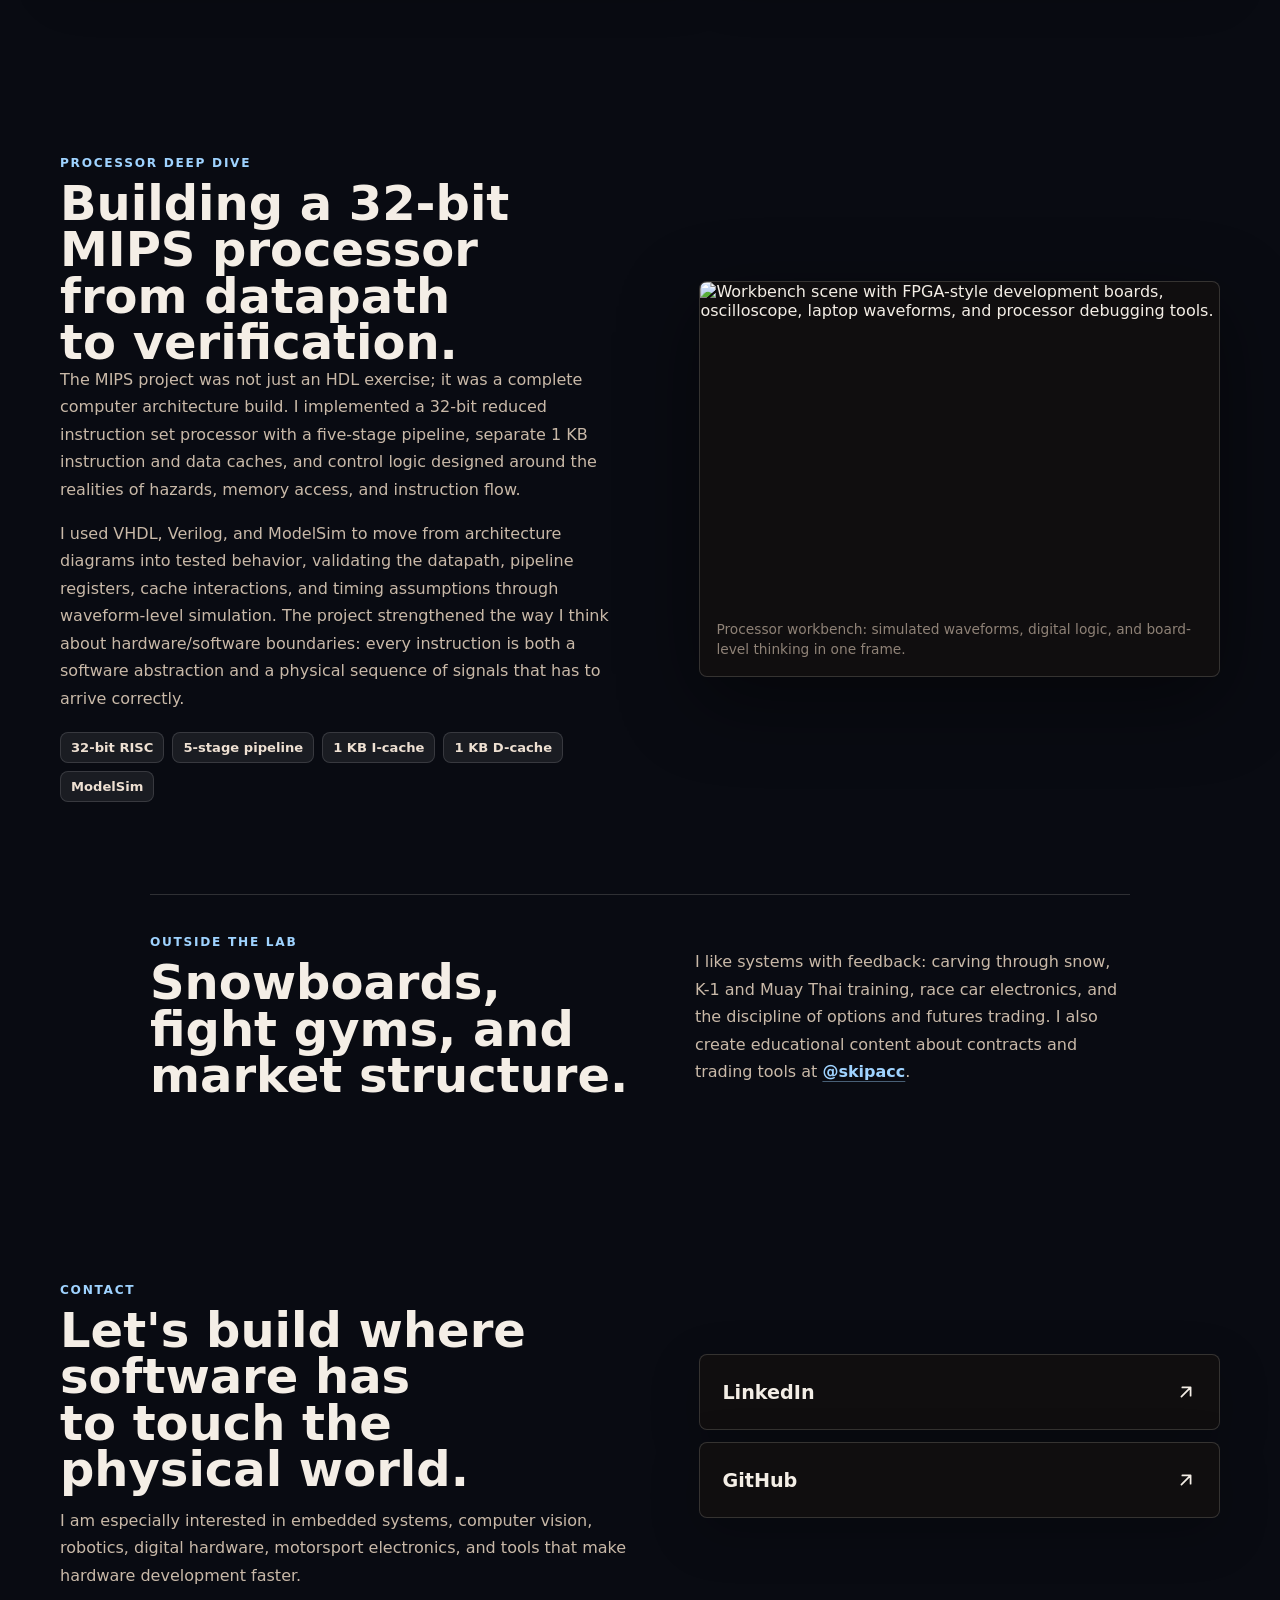
==== commit 6db94832: "Iphone snow bug fix" ====
--- a/deploy/index.html
+++ b/deploy/index.html
@@ -41,6 +41,7 @@
       <main>
         <section class="hero" id="home" aria-label="Intro">
           <picture class="hero-art">
+            <source srcset="vision/iphonelanding.png" media="(max-width: 480px) and (orientation: portrait)">
             <source srcset="vision/a53f6762-0327-4675-a7c8-bcf79946cfe9.png" media="(min-width: 680px)">
             <img src="vision/39f0cbc4-80c6-4e73-869c-efc8e5996ac1.png" alt="Warm engineering cabin with snowboarding gear, electronics workbench, computer vision modules, and FPGA boards.">
           </picture>
--- a/deploy/styles.css
+++ b/deploy/styles.css
@@ -877,6 +877,12 @@
   }
 }
 
+@media (max-width: 480px) and (orientation: portrait) {
+  .hero-art img {
+    object-position: left center;
+  }
+}
+
 @media (hover: none), (pointer: coarse) {
   .cursor-glow {
     opacity: 0;
